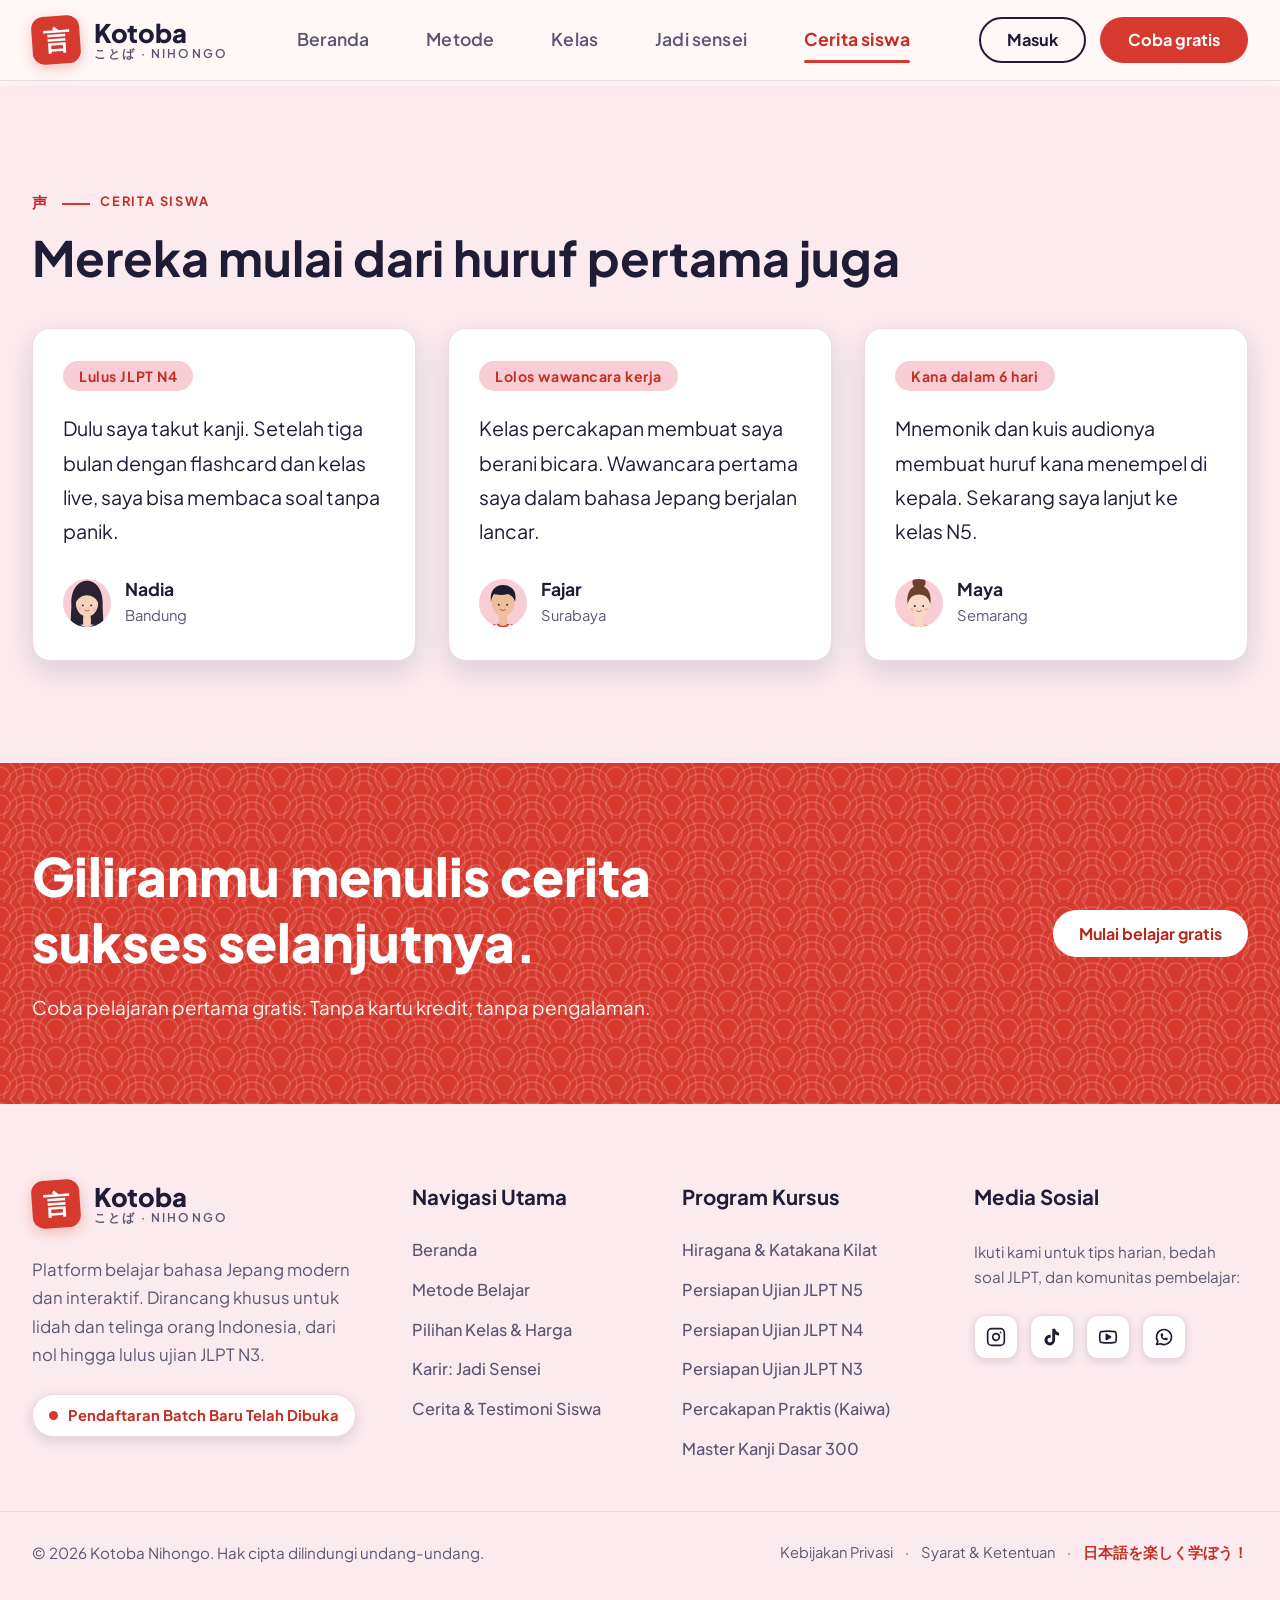
==== cerita.html @ be54f312 "first commit" ====
﻿<!doctype html>
<html lang="id">

<head>
    <meta charset="utf-8">
    <meta name="viewport" content="width=device-width, initial-scale=1, viewport-fit=cover">
    <meta name="claude:viewport-fit-sides" content="cover">
    <title>Cerita Siswa - Kotoba Nihongo</title>

    <!-- Google Fonts: Plus Jakarta Sans -->
    <link rel="preconnect" href="https://fonts.googleapis.com">
    <link rel="preconnect" href="https://fonts.gstatic.com" crossorigin>
    <link href="https://fonts.googleapis.com/css2?family=Plus+Jakarta+Sans:ital,wght@0,400;0,500;0,600;0,700;0,800;1,400;1,700&display=swap" rel="stylesheet">

    <!-- File CSS Terhubung -->
    <link rel="stylesheet" href="style.css">
</head>

<body>
    <svg width="0" height="0" style="position:absolute" aria-hidden="true" focusable="false">
        <defs>
            <path id="petal" d="M0 12C-14 2-12-14-3-14L0-9 3-14C12-14 14 2 0 12Z" />
            <symbol id="p1" viewBox="0 0 200 240">
                <path d="M48 120C44 62 74 36 100 36s56 26 52 84l4 84H44z" fill="var(--hair)" />
                <path d="M26 240c0-42 32-60 74-60s74 18 74 60z" fill="var(--top)" />
                <rect x="87" y="148" width="26" height="40" rx="12" fill="var(--skin)" />
                <path d="M80 182l20 26 20-26z" fill="var(--skin)" />
                <ellipse cx="100" cy="112" rx="37" ry="43" fill="var(--skin)" />
                <path d="M61 112C58 72 80 56 102 58c24 2 40 20 37 54c-8-18-22-28-40-28c-16 0-30 10-38 28z"
                    fill="var(--hair)" />
                <circle cx="86" cy="118" r="3.2" fill="#2B2233" />
                <circle cx="114" cy="118" r="3.2" fill="#2B2233" />
                <path d="M92 134q8 7 16 0" stroke="#B5473F" stroke-width="2.6" fill="none" stroke-linecap="round" />
                <circle cx="76" cy="130" r="6" fill="#F08C8C" opacity=".35" />
                <circle cx="124" cy="130" r="6" fill="#F08C8C" opacity=".35" />
            </symbol>
            <symbol id="p2" viewBox="0 0 200 240">
                <path d="M20 240c0-44 34-62 80-62s80 18 80 62z" fill="var(--top)" />
                <rect x="86" y="146" width="28" height="40" rx="12" fill="var(--skin)" />
                <path d="M78 180l22 24 22-24 8 6-30 30-30-30z" fill="#fff" />
                <ellipse cx="100" cy="110" rx="38" ry="44" fill="var(--skin)" />
                <path d="M60 106C54 64 80 48 102 50c26 2 46 18 38 56c-4-14-12-22-24-26c-14 4-34 4-46 0c-4 6-8 14-10 26z"
                    fill="var(--hair)" />
                <circle cx="86" cy="116" r="3.2" fill="#2B2233" />
                <circle cx="114" cy="116" r="3.2" fill="#2B2233" />
                <path d="M91 132q9 8 18 0" stroke="#B5473F" stroke-width="2.6" fill="none" stroke-linecap="round" />
            </symbol>
            <symbol id="p3" viewBox="0 0 200 240">
                <circle cx="100" cy="42" r="22" fill="var(--hair)" />
                <path d="M30 240c0-42 30-60 70-60s70 18 70 60z" fill="var(--top)" />
                <rect x="87" y="148" width="26" height="40" rx="12" fill="var(--skin)" />
                <path d="M80 182l20 24 20-24z" fill="var(--skin)" />
                <ellipse cx="100" cy="114" rx="37" ry="43" fill="var(--skin)" />
                <path d="M62 114C56 70 78 52 100 52s44 18 38 62c-6-20-16-32-38-32c-22 0-32 12-38 32z"
                    fill="var(--hair)" />
                <circle cx="86" cy="120" r="3.2" fill="#2B2233" />
                <circle cx="114" cy="120" r="3.2" fill="#2B2233" />
                <path d="M92 136q8 7 16 0" stroke="#B5473F" stroke-width="2.6" fill="none" stroke-linecap="round" />
                <circle cx="76" cy="132" r="6" fill="#F08C8C" opacity=".35" />
                <circle cx="124" cy="132" r="6" fill="#F08C8C" opacity=".35" />
            </symbol>
            <symbol id="p4" viewBox="0 0 200 240">
                <path d="M52 124C46 66 76 42 100 42s54 24 48 82c0 20-8 30-14 34H66c-6-4-14-14-14-34z"
                    fill="var(--hair)" />
                <path d="M24 240c0-44 34-60 76-60s76 16 76 60z" fill="var(--top)" />
                <rect x="87" y="148" width="26" height="40" rx="12" fill="var(--skin)" />
                <path d="M80 182l20 24 20-24z" fill="var(--skin)" />
                <ellipse cx="100" cy="114" rx="37" ry="43" fill="var(--skin)" />
                <path d="M61 108C60 70 80 58 100 58s40 12 39 50c-10-10-24-18-39-18s-29 8-39 18z" fill="var(--hair)" />
                <circle cx="85" cy="119" r="3" fill="#2B2233" />
                <circle cx="115" cy="119" r="3" fill="#2B2233" />
                <g fill="none" stroke="#2B2233" stroke-width="2.6">
                    <circle cx="85" cy="119" r="11" />
                    <circle cx="115" cy="119" r="11" />
                    <path d="M96 119h8" />
                </g>
                <path d="M92 137q8 7 16 0" stroke="#B5473F" stroke-width="2.6" fill="none" stroke-linecap="round" />
            </symbol>
        </defs>
    </svg>

        <header class="wrap nav">
        <a class="logo" href="beranda.html" aria-label="Kotoba Nihongo">
            <span class="seal" aria-hidden="true">言</span>
            <span class="logo-text"><b>Kotoba</b><small>ことば · NIHONGO</small></span>
        </a>
        <nav class="links" id="nav-menu" aria-label="Menu utama">
            <a href="beranda.html">Beranda</a>
            <a href="metode.html">Metode</a>
            <a href="kelas.html">Kelas</a>
            <a href="sensei.html">Jadi sensei</a>
            <a href="cerita.html" class="active">Cerita siswa</a>
            <div class="mobile-cta">
                <a class="btn btn-line" href="kelas.html">Masuk</a>
                <a class="btn btn-shu" href="kelas.html">Coba gratis</a>
            </div>
        </nav>
        <div class="nav-actions">
            <div class="nav-cta">
                <a class="btn btn-line" href="kelas.html">Masuk</a>
                <a class="btn btn-shu" href="kelas.html">Coba gratis</a>
            </div>
            <button class="nav-toggle" id="nav-toggle" type="button" aria-label="Buka navigasi" aria-expanded="false" aria-controls="nav-menu">
                <span class="bar"></span>
                <span class="bar"></span>
                <span class="bar"></span>
            </button>
        </div>
    </header>

    <main id="top">
        <section class="section stories" id="cerita" aria-labelledby="cerita-title">
            <div class="wrap">
                <span class="eyebrow"><span class="jp">声</span>Cerita siswa</span>
                <h1 class="h2" id="cerita-title">Mereka mulai dari huruf pertama juga</h1>
                <div class="grid">
                    <figure class="story" style="margin:0">
                        <span class="result">Lulus JLPT N4</span>
                        <q>Dulu saya takut kanji. Setelah tiga bulan dengan flashcard dan kelas live, saya bisa membaca
                            soal tanpa panik.</q>
                        <footer><span class="av c1"><svg viewBox="20 30 160 160">
                                    <use href="#p1" width="200" height="240" />
                                </svg></span>
                            <div><b>Nadia</b><span>Bandung</span></div>
                        </footer>
                    </figure>
                    <figure class="story" style="margin:0">
                        <span class="result">Lolos wawancara kerja</span>
                        <q>Kelas percakapan membuat saya berani bicara. Wawancara pertama saya dalam bahasa Jepang
                            berjalan lancar.</q>
                        <footer><span class="av c2"><svg viewBox="20 30 160 160">
                                    <use href="#p2" width="200" height="240" />
                                </svg></span>
                            <div><b>Fajar</b><span>Surabaya</span></div>
                        </footer>
                    </figure>
                    <figure class="story" style="margin:0">
                        <span class="result">Kana dalam 6 hari</span>
                        <q>Mnemonik dan kuis audionya membuat huruf kana menempel di kepala. Sekarang saya lanjut ke
                            kelas N5.</q>
                        <footer><span class="av c3"><svg viewBox="20 30 160 160">
                                    <use href="#p3" width="200" height="240" />
                                </svg></span>
                            <div><b>Maya</b><span>Semarang</span></div>
                        </footer>
                    </figure>
                </div>
            </div>
        </section>

        <section class="cta" aria-labelledby="cta-title">
            <div class="wrap">
                <div>
                    <h2 id="cta-title">Giliranmu menulis cerita sukses selanjutnya.</h2>
                    <p>Coba pelajaran pertama gratis. Tanpa kartu kredit, tanpa pengalaman.</p>
                </div>
                <a class="btn btn-white" href="kelas.html">Mulai belajar gratis</a>
            </div>
        </section>
    </main>

        <footer class="site" role="contentinfo">
        <div class="wrap footer-main">
            <div class="footer-col brand-col">
                <a class="logo" href="beranda.html" aria-label="Kotoba Nihongo">
                    <span class="seal" aria-hidden="true">言</span>
                    <span class="logo-text"><b>Kotoba</b><small>ことば · NIHONGO</small></span>
                </a>
                <p class="footer-desc">
                    Platform belajar bahasa Jepang modern dan interaktif. Dirancang khusus untuk lidah dan telinga orang Indonesia, dari nol hingga lulus ujian JLPT N3.
                </p>
                <div class="footer-badge">
                    <span class="dot"></span>
                    <span>Pendaftaran Batch Baru Telah Dibuka</span>
                </div>
            </div>

            <div class="footer-col">
                <h4 class="footer-heading">Navigasi Utama</h4>
                <ul class="footer-links">
                    <li><a href="beranda.html">Beranda</a></li>
                    <li><a href="metode.html">Metode Belajar</a></li>
                    <li><a href="kelas.html">Pilihan Kelas & Harga</a></li>
                    <li><a href="sensei.html">Karir: Jadi Sensei</a></li>
                    <li><a href="cerita.html">Cerita & Testimoni Siswa</a></li>
                </ul>
            </div>

            <div class="footer-col">
                <h4 class="footer-heading">Program Kursus</h4>
                <ul class="footer-links">
                    <li><a href="kelas.html">Hiragana & Katakana Kilat</a></li>
                    <li><a href="kelas.html">Persiapan Ujian JLPT N5</a></li>
                    <li><a href="kelas.html">Persiapan Ujian JLPT N4</a></li>
                    <li><a href="kelas.html">Persiapan Ujian JLPT N3</a></li>
                    <li><a href="kelas.html">Percakapan Praktis (Kaiwa)</a></li>
                    <li><a href="kelas.html">Master Kanji Dasar 300</a></li>
                </ul>
            </div>

            <div class="footer-col">
                <h4 class="footer-heading">Media Sosial</h4>
                <p class="footer-subtext">Ikuti kami untuk tips harian, bedah soal JLPT, dan komunitas pembelajar:</p>
                <div class="footer-social">
                    <a href="https://instagram.com" target="_blank" rel="noopener" class="social-link" aria-label="Instagram Kotoba Nihongo" title="Instagram: @kotobanihongo">
                        <svg width="20" height="20" viewBox="0 0 24 24" fill="none" stroke="currentColor" stroke-width="2" stroke-linecap="round" stroke-linejoin="round">
                            <rect width="20" height="20" x="2" y="2" rx="5" ry="5"/>
                            <path d="M16 11.37A4 4 0 1 1 12.63 8 4 4 0 0 1 16 11.37z"/>
                            <line x1="17.5" x2="17.51" y1="6.5" y2="6.5"/>
                        </svg>
                    </a>
                    <a href="https://tiktok.com" target="_blank" rel="noopener" class="social-link" aria-label="TikTok Kotoba Nihongo" title="TikTok: @kotoba.nihongo">
                        <svg width="20" height="20" viewBox="0 0 24 24" fill="currentColor">
                            <path d="M19.59 6.69a4.83 4.83 0 0 1-3.77-4.25V2h-3.45v13.67a2.89 2.89 0 0 1-5.2 1.74 2.89 2.89 0 0 1 2.31-4.64c.298-.002.595.042.88.13V9.4a6.33 6.33 0 0 0-1-.08A6.34 6.34 0 0 0 3 15.66a6.34 6.34 0 0 0 10.82 4.47 6.27 6.27 0 0 0 1.87-4.47v-7.1a8.16 8.16 0 0 0 4.77 1.52v-3.4a4.85 4.85 0 0 1-.87.01z"/>
                        </svg>
                    </a>
                    <a href="https://youtube.com" target="_blank" rel="noopener" class="social-link" aria-label="YouTube Kotoba Nihongo" title="YouTube: Kotoba Nihongo">
                        <svg width="20" height="20" viewBox="0 0 24 24" fill="none" stroke="currentColor" stroke-width="2" stroke-linecap="round" stroke-linejoin="round">
                            <path d="M2.5 17a24.12 24.12 0 0 1 0-10 2 2 0 0 1 1.4-1.4 49.56 49.56 0 0 1 16.2 0A2 2 0 0 1 21.5 7a24.12 24.12 0 0 1 0 10 2 2 0 0 1-1.4 1.4 49.55 49.55 0 0 1-16.2 0A2 2 0 0 1 2.5 17"/>
                            <polygon points="10 15 15 12 10 9 10 15" fill="currentColor"/>
                        </svg>
                    </a>
                    <a href="https://whatsapp.com" target="_blank" rel="noopener" class="social-link" aria-label="Komunitas WhatsApp Kotoba" title="Komunitas WA: Grup Diskusi & Belajar">
                        <svg width="20" height="20" viewBox="0 0 24 24" fill="none" stroke="currentColor" stroke-width="2" stroke-linecap="round" stroke-linejoin="round">
                            <path d="M3 21l1.65-3.8a9 9 0 1 1 3.4 2.9L3 21"/>
                            <path d="M9 10a.5.5 0 0 0 1 0V9a.5.5 0 0 0-1 0v1a5 5 0 0 0 5 5h1a.5.5 0 0 0 0-1h-1a.5.5 0 0 0 0 1"/>
                        </svg>
                    </a>
                </div>
            </div>
        </div>

        <div class="wrap footer-bottom">
            <p class="copy">© 2026 Kotoba Nihongo. Hak cipta dilindungi undang-undang.</p>
            <div class="footer-legal">
                <a href="#top">Kebijakan Privasi</a>
                <span>·</span>
                <a href="#top">Syarat & Ketentuan</a>
                <span>·</span>
                <span class="jp-tag">日本語を楽しく学ぼう！</span>
            </div>
        </div>
    </footer>

    <!-- File JavaScript Terhubung -->
    <script src="script.js"></script>
</body>

</html>
---- style.css ----
/* === BASE & RESET STYLES === */
:root {
    color-scheme: light;
    box-sizing: border-box;
    padding-top: env(safe-area-inset-top, 0px);
    padding-bottom: env(safe-area-inset-bottom, 0px);
}

html {
    font-size: 16px;
    scroll-padding-top: 100px;
    scroll-behavior: smooth;
}

body {
    margin: 0;
    padding: 0;
    padding-top: 86px;
    background: var(--paper, #fff);
    color: var(--ink, #000);
    font-family: var(--body);
    font-size: 16px;
    line-height: 1.7;
    -webkit-text-size-adjust: 100%;
}

img {
    max-width: 100%;
}

[hidden]:not([hidden=until-found i]) {
    display: none !important;
}

* {
    box-sizing: border-box;
}

/* === THEME & VARIABLES === */
/* Layout: hero with an arched portrait and a hinomaru circle, an indigo wave band for JLPT exams, then method, filterable class cards, a sensei recruitment block, testimonials and a vermilion call to action. */
:root {
    --paper: #FFF8F7;
    --paper-2: #FCEBEE;
    --card: #FFFFFF;
    --ink: #1F1D36;
    --ink-soft: #5B5772;
    --line: #EBD9DE;
    --indigo: #26346F;
    --indigo-text: #26346F;
    --shu: #D63A2F;
    --shu-text: #C42F25;
    --sakura: #F8CDD5;
    --petal: #F2A3B3;
    --kinari: #FBE2A4;
    --shadow: rgba(38, 52, 111, .16);
    --display: "Plus Jakarta Sans", -apple-system, BlinkMacSystemFont, "Segoe UI", Roboto, sans-serif;
    --body: "Plus Jakarta Sans", -apple-system, BlinkMacSystemFont, "Segoe UI", Roboto, sans-serif;
}

@media (prefers-color-scheme: dark) {
    :root:not([data-theme="light"]) {
        --paper: #13142A;
        --paper-2: #1A1C38;
        --card: #212347;
        --ink: #F7EEF1;
        --ink-soft: #B9B5D2;
        --line: #34375F;
        --indigo: #1E2859;
        --indigo-text: #A9B4F5;
        --shu: #D93D32;
        --shu-text: #FF8B7E;
        --sakura: #43284D;
        --petal: #D9809F;
        --shadow: rgba(0, 0, 0, .4);
        color-scheme: dark;
    }
}

:root[data-theme="dark"] {
    --paper: #13142A;
    --paper-2: #1A1C38;
    --card: #212347;
    --ink: #F7EEF1;
    --ink-soft: #B9B5D2;
    --line: #34375F;
    --indigo: #1E2859;
    --indigo-text: #A9B4F5;
    --shu: #D93D32;
    --shu-text: #FF8B7E;
    --sakura: #43284D;
    --petal: #D9809F;
    --shadow: rgba(0, 0, 0, .4);
    color-scheme: dark;
}

/* === GENERAL ELEMENTS === */
h1,
h2,
h3 {
    font-family: var(--display);
    margin: 0;
    text-wrap: balance;
}

p {
    margin: 0;
    font-size: 16px;
}

a {
    color: inherit;
}

ul {
    margin: 0;
    padding: 0;
    list-style: none;
}

:focus-visible {
    outline: 3px solid var(--indigo-text);
    outline-offset: 3px;
    border-radius: 6px;
}

.wrap {
    max-width: 1600px;
    width: 100%;
    margin-inline: auto;
    padding-left: max(32px, env(safe-area-inset-left, 0px));
    padding-right: max(32px, env(safe-area-inset-right, 0px));
}

.section {
    padding-block: clamp(56px, 8vw, 104px);
}

.eyebrow {
    display: inline-flex;
    align-items: center;
    gap: 10px;
    font-weight: 700;
    font-size: .8rem;
    letter-spacing: .14em;
    text-transform: uppercase;
    color: var(--shu-text);
}

.eyebrow .jp {
    font-family: var(--display);
    letter-spacing: .2em;
    font-size: .95rem;
}

.eyebrow .jp::after {
    content: "";
    display: inline-block;
    width: 28px;
    height: 2px;
    background: var(--shu);
    vertical-align: middle;
    margin-left: 12px;
}

.h2 {
    font-weight: 700;
    font-size: clamp(2.1rem, 3.8vw, 3.1rem);
    line-height: 1.25;
    margin-top: 12px;
}

.lead {
    color: var(--ink-soft);
    max-width: 78ch;
    margin-top: 18px;
    font-size: 1.18rem;
    line-height: 1.75;
}

.btn {
    display: inline-flex;
    align-items: center;
    justify-content: center;
    gap: 8px;
    padding: 12px 24px;
    border-radius: 999px;
    font: 700 16px/1.2 var(--body);
    text-decoration: none;
    border: 2px solid transparent;
    cursor: pointer;
    transition: transform .15s ease, background-color .15s ease;
}

.btn:hover {
    transform: translateY(-2px);
}

.btn-shu {
    background: var(--shu);
    color: #fff;
}

.btn-line {
    border-color: var(--ink);
    color: var(--ink);
    background: transparent;
}

.btn-white {
    background: #fff;
    color: #B52A20;
}

/* === NAVBAR === */
header.nav {
    position: fixed;
    top: 0;
    left: 0;
    right: 0;
    width: 100%;
    max-width: 100%;
    margin: 0;
    z-index: 1000;
    background: color-mix(in srgb, var(--paper) 94%, transparent);
    backdrop-filter: blur(16px);
    -webkit-backdrop-filter: blur(16px);
    border-bottom: 1px solid var(--line);
    box-shadow: 0 4px 20px rgba(38, 52, 111, 0.05);
    padding-inline: max(32px, calc((100% - 1600px) / 2 + 32px));
    padding-block: 16px;
    display: flex;
    align-items: center;
    justify-content: space-between;
    box-sizing: border-box;
    transition: background-color .3s ease, box-shadow .3s ease;
}

.logo {
    display: flex;
    align-items: center;
    gap: 14px;
    text-decoration: none;
}

.seal {
    width: 48px;
    height: 48px;
    border-radius: 12px;
    background: var(--shu);
    color: #fff;
    display: grid;
    place-items: center;
    font: 800 1.65rem/1 var(--display);
    transform: rotate(-4deg);
    box-shadow: 0 4px 14px rgba(214, 58, 47, 0.28);
}

.logo-text {
    display: flex;
    flex-direction: column;
    line-height: 1.15;
}

.logo-text b {
    font: 800 1.6rem/1.1 var(--display);
    letter-spacing: -0.01em;
}

.logo-text small {
    font-size: .75rem;
    letter-spacing: .18em;
    color: var(--ink-soft);
    font-weight: 600;
}

.links {
    display: flex;
    gap: clamp(24px, 3.2vw, 42px);
    font-weight: 600;
    font-size: 1.1rem;
    align-items: center;
}

.links a {
    text-decoration: none;
    color: var(--ink-soft);
    padding: 8px 8px;
    position: relative;
    letter-spacing: 0.01em;
    transition: color .2s ease;
}

.links a:hover {
    color: var(--ink);
}

.links a.active {
    color: var(--shu-text);
    font-weight: 700;
}

.links a.active::after {
    content: "";
    position: absolute;
    bottom: 0;
    left: 8px;
    right: 8px;
    height: 3px;
    background: var(--shu);
    border-radius: 999px;
}

.nav-actions {
    display: flex;
    align-items: center;
    gap: 14px;
}

.nav-cta {
    display: flex;
    gap: 14px;
    align-items: center;
}

.nav-cta .btn {
    padding: 11px 26px;
    font-size: 1.02rem;
    font-weight: 700;
}

.nav-toggle {
    display: none;
    flex-direction: column;
    justify-content: center;
    align-items: center;
    gap: 5px;
    width: 44px;
    height: 44px;
    background: var(--card);
    border: 1.5px solid var(--line);
    border-radius: 12px;
    cursor: pointer;
    padding: 0;
    z-index: 1002;
    box-shadow: 0 4px 12px var(--shadow);
    transition: background-color .2s ease, border-color .2s ease, transform .15s ease;
}

.nav-toggle:hover {
    border-color: var(--shu);
    transform: scale(1.04);
}

.nav-toggle .bar {
    display: block;
    width: 22px;
    height: 2.4px;
    background: var(--ink);
    border-radius: 999px;
    transition: transform .25s ease, opacity .25s ease;
}

.nav-toggle.is-active .bar:nth-child(1) {
    transform: translateY(7.4px) rotate(45deg);
    background: var(--shu);
}

.nav-toggle.is-active .bar:nth-child(2) {
    opacity: 0;
}

.nav-toggle.is-active .bar:nth-child(3) {
    transform: translateY(-7.4px) rotate(-45deg);
    background: var(--shu);
}

.mobile-cta {
    display: none;
}

/* === HERO SECTION === */
.hero {
    position: relative;
    overflow: hidden;
    padding-block: clamp(24px, 5vw, 56px) clamp(64px, 8vw, 104px);
}

.watermark {
    position: absolute;
    right: max(8px, 2vw);
    top: 20px;
    writing-mode: vertical-rl;
    font: 800 clamp(5rem, 12vw, 10rem)/1 var(--display);
    color: var(--indigo-text);
    opacity: .07;
    letter-spacing: .05em;
    user-select: none;
    pointer-events: none;
}

.hero-grid {
    position: relative;
    display: grid;
    grid-template-columns: minmax(0, 1.15fr) minmax(0, .85fr);
    gap: clamp(48px, 6vw, 96px);
    align-items: center;
}

.hero h1 {
    font-weight: 800;
    font-size: clamp(2.5rem, 5.2vw, 4.4rem);
    line-height: 1.18;
    margin: 20px 0 24px;
}

.hero h1 em {
    font-style: normal;
    background: linear-gradient(transparent 64%, var(--sakura) 64%);
    padding-inline: .06em;
}

.hero .lead {
    font-size: clamp(1.15rem, 1.8vw, 1.3rem);
    line-height: 1.8;
    max-width: 72ch;
}

.hero-actions {
    display: flex;
    flex-wrap: wrap;
    gap: 12px;
    margin-top: 30px;
}

.facts {
    display: flex;
    flex-wrap: wrap;
    gap: 14px 36px;
    margin-top: 40px;
    padding-top: 24px;
    border-top: 1px solid var(--line);
}

.facts div {
    display: flex;
    flex-direction: column;
    line-height: 1.35;
}

.facts b {
    font: 700 1.5rem/1.2 var(--display);
    color: var(--indigo-text);
}

.facts span {
    font-size: 16px;
    color: var(--ink-soft);
}

.art {
    position: relative;
    width: 100%;
    max-width: 480px;
    margin-inline: auto;
}

.art::before {
    content: "";
    position: absolute;
    inset: -14px;
    border: 2px dashed var(--shu);
    border-radius: 50% 50% 40px 40px / 40% 40% 40px 40px;
    opacity: .65;
}

.arch {
    position: relative;
    aspect-ratio: 360/440;
    border-radius: 50% 50% 28px 28px / 40.9% 40.9% 28px 28px;
    overflow: hidden;
    background: var(--sakura);
}

.arch svg {
    position: absolute;
    inset: 0;
    width: 100%;
    height: 100%;
    display: block;
}

.badge {
    position: absolute;
    display: flex;
    align-items: center;
    gap: 10px;
    background: var(--card);
    color: var(--ink);
    padding: 10px 16px 10px 12px;
    border-radius: 16px;
    box-shadow: 0 12px 30px var(--shadow);
    font-weight: 700;
    font-size: .85rem;
    line-height: 1.3;
}

.badge i {
    display: grid;
    place-items: center;
    width: 34px;
    height: 34px;
    border-radius: 50%;
    background: var(--sakura);
    color: var(--shu-text);
    flex: none;
}

.badge small {
    display: block;
    font-weight: 500;
    color: var(--ink-soft);
    font-size: .75rem;
}

.badge-audio {
    left: -12px;
    bottom: 70px;
}

.kana {
    position: absolute;
    right: -12px;
    top: 44px;
    width: 104px;
    height: 124px;
    border: 0;
    border-radius: 16px;
    background: var(--card);
    color: var(--ink);
    box-shadow: 0 14px 34px var(--shadow);
    cursor: pointer;
    transform: rotate(5deg);
    transition: transform .2s ease;
    display: flex;
    flex-direction: column;
    align-items: center;
    justify-content: center;
    gap: 2px;
    font-family: var(--body);
}

.kana:hover {
    transform: rotate(0deg) translateY(-3px);
}

.kana .g {
    font: 800 3.2rem/1.1 var(--display);
    color: var(--shu-text);
}

.kana .g.rom {
    font: 700 2.4rem/1.2 var(--body);
    color: var(--indigo-text);
}

.kana .hint {
    font-size: .68rem;
    color: var(--ink-soft);
    letter-spacing: .04em;
}

.petal {
    position: absolute;
    top: var(--y);
    left: var(--x);
    width: var(--s);
    height: var(--s);
    fill: var(--petal);
    opacity: .85;
    animation: fall var(--d) linear var(--delay) infinite;
    pointer-events: none;
}

@keyframes fall {
    from {
        top: -8%;
        transform: translateX(0) rotate(0deg);
    }

    50% {
        transform: translateX(34px) rotate(200deg);
    }

    to {
        top: 104%;
        transform: translateX(-12px) rotate(400deg);
    }
}

/* === WAVE BAND (EXAMS) === */
.band {
    background-color: var(--indigo);
    background-image: url("data:image/svg+xml,%3Csvg xmlns='http://www.w3.org/2000/svg' width='56' height='28' viewBox='0 0 56 28'%3E%3Cg fill='none' stroke='%23ffffff' stroke-opacity='.15' stroke-width='1.4'%3E%3Ccircle cx='28' cy='28' r='24'/%3E%3Ccircle cx='28' cy='28' r='17'/%3E%3Ccircle cx='28' cy='28' r='10'/%3E%3Ccircle cx='0' cy='14' r='24'/%3E%3Ccircle cx='0' cy='14' r='17'/%3E%3Ccircle cx='0' cy='14' r='10'/%3E%3Ccircle cx='56' cy='14' r='24'/%3E%3Ccircle cx='56' cy='14' r='17'/%3E%3Ccircle cx='56' cy='14' r='10'/%3E%3C/g%3E%3C/svg%3E");
    color: #fff;
}

.exams .wrap {
    display: flex;
    flex-wrap: wrap;
    align-items: center;
    justify-content: space-between;
    gap: 16px 48px;
    padding-block: 30px;
}

.exams .label {
    font-size: .78rem;
    letter-spacing: .16em;
    text-transform: uppercase;
    opacity: .85;
}

.exams ul {
    display: flex;
    flex-wrap: wrap;
    gap: 10px 44px;
    font: 700 clamp(1.15rem, 2.4vw, 1.7rem)/1.3 var(--display);
}

.exams li span {
    font: 500 .72rem/1 var(--body);
    opacity: .75;
    display: block;
    letter-spacing: .06em;
}

/* === METHOD SECTION (Fokus Tipografi Lebih Besar & Lega) === */
#metode .eyebrow {
    font-size: 0.92rem;
    letter-spacing: .16em;
}

#metode .eyebrow .jp {
    font-size: 1.15rem;
}

#metode .h2 {
    font-size: clamp(2.3rem, 4.4vw, 3.5rem);
    line-height: 1.25;
    margin-top: 16px;
}

#metode .lead {
    font-size: 1.25rem;
    line-height: 1.8;
    max-width: 76ch;
    margin-top: 20px;
}

.method-grid {
    display: grid;
    grid-template-columns: minmax(0, .95fr) minmax(0, 1.05fr);
    gap: clamp(48px, 6vw, 96px);
    align-items: center;
}

.tiles {
    display: grid;
    grid-template-columns: 1fr 1fr;
    gap: 16px;
    padding: 18px;
    border: 2px dashed var(--shu);
    border-radius: 48px;
    max-width: 580px;
    margin-inline: auto;
    width: 100%;
}

.tile {
    aspect-ratio: 1;
    overflow: hidden;
    position: relative;
}

.tile svg {
    display: block;
    width: 100%;
    height: 100%;
}

.tile:nth-child(1) {
    border-radius: 90px 20px 20px 20px;
    background: var(--sakura);
}

.tile:nth-child(2) {
    border-radius: 20px 90px 20px 20px;
    background: #3A4A94;
}

.tile:nth-child(3) {
    border-radius: 20px 20px 20px 90px;
    background: #F28B7F;
}

.tile:nth-child(4) {
    border-radius: 20px 20px 90px 20px;
    background: var(--kinari);
}

.feats {
    display: grid;
    gap: 32px;
    margin-top: 40px;
}

.feat {
    display: grid;
    grid-template-columns: 62px minmax(0, 1fr);
    gap: 22px;
    align-items: start;
}

.feat .ic {
    width: 62px;
    height: 62px;
    border-radius: 50%;
    background: var(--sakura);
    color: var(--shu-text);
    display: grid;
    place-items: center;
    flex-shrink: 0;
}

.feat .ic svg {
    width: 30px;
    height: 30px;
}

.feat h3 {
    font-size: 1.45rem;
    font-weight: 700;
    line-height: 1.35;
}

.feat p {
    color: var(--ink-soft);
    font-size: 1.18rem;
    line-height: 1.75;
    margin-top: 6px;
}

/* === COURSES SECTION === */
.courses {
    background: var(--paper-2);
}

.courses-head {
    display: flex;
    flex-wrap: wrap;
    align-items: end;
    justify-content: space-between;
    gap: 24px;
}

.courses-filter-bar {
    display: flex;
    align-items: center;
    gap: 12px;
}

.category-dropdown-wrap {
    display: none;
}

.search {
    display: flex;
    align-items: center;
    gap: 8px;
    width: 380px;
    max-width: 100%;
    height: 50px;
    background: var(--card);
    border: 1.5px solid var(--line);
    border-radius: 999px;
    padding: 4px 5px 4px 20px;
    box-shadow: 0 4px 16px var(--shadow);
    transition: border-color .2s ease, box-shadow .2s ease;
}

.search:focus-within {
    border-color: var(--shu);
    box-shadow: 0 0 0 3px rgba(214, 58, 47, 0.15), 0 8px 24px var(--shadow);
}

.search input {
    flex: 1;
    min-width: 0;
    border: 0;
    background: transparent;
    color: var(--ink);
    font: 500 0.95rem var(--body);
    outline: 0;
}

.search input::placeholder {
    color: var(--ink-soft);
    font-size: 0.95rem;
}

.search .btn {
    display: inline-flex;
    align-items: center;
    justify-content: center;
    gap: 6px;
    height: 40px;
    padding: 0 20px;
    font-size: 0.92rem;
    font-weight: 700;
    white-space: nowrap;
    border-radius: 999px;
}

.chips {
    display: flex;
    flex-wrap: wrap;
    gap: 10px;
    margin-top: 28px;
}

.chip {
    border: 1.5px solid var(--line);
    background: var(--card);
    color: var(--ink);
    font: 700 16px var(--body);
    padding: 8px 18px;
    border-radius: 999px;
    cursor: pointer;
    transition: background-color .15s ease;
}

.chip:hover {
    border-color: var(--indigo-text);
}

.chip[aria-pressed="true"] {
    background: var(--indigo);
    border-color: var(--indigo);
    color: #fff;
}

.count {
    margin-top: 18px;
    font-size: 16px;
    color: var(--ink-soft);
}

.grid {
    display: grid;
    grid-template-columns: repeat(auto-fill, minmax(min(100%, 360px), 1fr));
    gap: 30px;
    margin-top: 28px;
}

.course {
    display: flex;
    flex-direction: column;
    background: var(--card);
    border: 1px solid var(--line);
    border-radius: 9px;
    overflow: hidden;
    box-shadow: 0 10px 28px var(--shadow);
    transition: transform .2s ease, box-shadow .2s ease;
}

.course:hover {
    transform: translateY(-4px);
    box-shadow: 0 14px 36px var(--shadow);
}

.glyph {
    position: relative;
    height: 165px;
    display: grid;
    place-items: center;
    font: 800 5.6rem/1 var(--display);
    color: #fff;
}

.glyph .tag {
    position: absolute;
    left: 14px;
    top: 14px;
    font: 700 .72rem/1 var(--body);
    letter-spacing: .06em;
    background: rgba(255, 255, 255, .92);
    color: #26346F;
    padding: 6px 12px;
    border-radius: 999px;
}

.t-shu {
    background: var(--shu);
}

.t-indigo {
    background: var(--indigo);
}

.t-kinari {
    background: var(--kinari);
    color: #26346F;
}

.t-sakura {
    background: var(--sakura);
    color: var(--shu-text);
}

.course-body {
    display: flex;
    flex-direction: column;
    gap: 12px;
    padding: 24px 24px 22px;
    flex: 1;
}

.course h3 {
    font-size: 1.35rem;
    font-weight: 700;
    line-height: 1.35;
}

.course p {
    font-size: 1.1rem;
    line-height: 1.65;
    color: var(--ink-soft);
}

.meta {
    display: flex;
    flex-wrap: wrap;
    gap: 6px 16px;
    font-size: .82rem;
    font-weight: 500;
    color: var(--ink-soft);
}

.course-foot {
    margin-top: auto;
    padding-top: 16px;
    border-top: 1px dashed var(--line);
    display: flex;
    align-items: center;
    justify-content: space-between;
    gap: 12px;
}

.price {
    font: 800 1.25rem/1 var(--display);
    color: var(--indigo-text);
}

.btn-coba {
    display: inline-flex;
    align-items: center;
    justify-content: center;
    padding: 8px 20px;
    background: var(--shu);
    color: #fff;
    font-family: var(--body);
    font-size: 0.92rem;
    font-weight: 700;
    line-height: 1.2;
    text-decoration: none;
    border-radius: 9px;
    box-shadow: 0 4px 12px rgba(199, 62, 58, 0.22);
    transition: transform .18s ease, background-color .18s ease, box-shadow .18s ease;
}

.btn-coba:hover {
    transform: translateY(-2px);
    background: #b52a20;
    box-shadow: 0 6px 16px rgba(199, 62, 58, 0.32);
}

.btn-coba:active {
    transform: translateY(0);
}

.who {
    display: flex;
    align-items: center;
    gap: 8px;
    font-size: .82rem;
    font-weight: 700;
}

.av {
    width: 34px;
    height: 34px;
    border-radius: 50%;
    overflow: hidden;
    background: var(--sakura);
    flex: none;
}

.av svg {
    display: block;
    width: 100%;
    height: 100%;
}

.empty {
    padding: 40px 0;
    color: var(--ink-soft);
    text-align: center;
}

/* === SENSEI SECTION === */
.sensei-grid {
    display: grid;
    grid-template-columns: minmax(0, 1.2fr) minmax(0, .8fr);
    gap: clamp(48px, 6vw, 96px);
    align-items: center;
}

.sensei .lead {
    font-size: clamp(1.24rem, 1.7vw, 1.42rem);
    line-height: 1.8;
    margin-top: 22px;
    max-width: 66ch;
    color: var(--ink-soft);
}

.perks-title {
    font: 800 clamp(1.35rem, 1.8vw, 1.55rem) var(--display);
    margin-top: 40px;
    color: var(--ink);
}

.perks {
    display: grid;
    grid-template-columns: 1fr 1fr;
    gap: 18px 44px;
    margin-top: 22px;
}

.perks li {
    display: flex;
    gap: 16px;
    align-items: baseline;
    font-size: clamp(1.15rem, 1.4vw, 1.26rem);
    line-height: 1.65;
    font-weight: 600;
    color: var(--ink);
}

.perks li::before {
    content: "";
    width: 11px;
    height: 11px;
    border-radius: 50%;
    background: var(--shu);
    flex: none;
    transform: translateY(-2px);
}

.sensei .btn {
    margin-top: 42px;
    padding: 15px 36px;
    font-size: 1.12rem;
}

.badge-hello {
    right: -12px;
    bottom: 90px;
    font-family: var(--display);
    font-size: 1.15rem;
}

/* === STORIES / TESTIMONIALS === */
.stories {
    background: var(--paper-2);
}

.stories .grid {
    display: grid;
    grid-template-columns: repeat(3, 1fr);
    gap: 32px;
    margin-top: 40px;
}

.story {
    background: var(--card);
    border: 1px solid var(--line);
    border-radius: 18px;
    padding: 32px 30px;
    display: flex;
    flex-direction: column;
    gap: 20px;
    box-shadow: 0 10px 28px var(--shadow);
    transition: transform .2s ease, box-shadow .2s ease;
}

.story:hover {
    transform: translateY(-4px);
    box-shadow: 0 14px 36px var(--shadow);
}

.story .result {
    align-self: flex-start;
    font: 700 0.88rem/1 var(--body);
    letter-spacing: .04em;
    background: var(--sakura);
    color: var(--shu-text);
    padding: 8px 16px;
    border-radius: 999px;
}

.story q {
    quotes: none;
    font-size: 1.22rem;
    line-height: 1.75;
    color: var(--ink);
}

.story footer {
    display: flex;
    align-items: center;
    gap: 14px;
    margin-top: auto;
    padding-top: 10px;
}

.story footer b {
    display: block;
    font-family: var(--display);
    font-size: 1.1rem;
    font-weight: 700;
    line-height: 1.3;
    color: var(--ink);
}

.story footer span {
    font-size: 0.92rem;
    color: var(--ink-soft);
}

.story .av {
    width: 48px;
    height: 48px;
}

/* === CTA SECTION === */
.cta {
    background-color: var(--shu);
    background-image: url("data:image/svg+xml,%3Csvg xmlns='http://www.w3.org/2000/svg' width='56' height='28' viewBox='0 0 56 28'%3E%3Cg fill='none' stroke='%23ffffff' stroke-opacity='.16' stroke-width='1.4'%3E%3Ccircle cx='28' cy='28' r='24'/%3E%3Ccircle cx='28' cy='28' r='17'/%3E%3Ccircle cx='28' cy='28' r='10'/%3E%3Ccircle cx='0' cy='14' r='24'/%3E%3Ccircle cx='0' cy='14' r='17'/%3E%3Ccircle cx='0' cy='14' r='10'/%3E%3Ccircle cx='56' cy='14' r='24'/%3E%3Ccircle cx='56' cy='14' r='17'/%3E%3Ccircle cx='56' cy='14' r='10'/%3E%3C/g%3E%3C/svg%3E");
    color: #fff;
    text-align: left;
    margin-bottom: 0;
}

.cta .wrap {
    display: flex;
    flex-wrap: wrap;
    align-items: center;
    justify-content: space-between;
    gap: 28px 48px;
    padding-block: clamp(48px, 7vw, 80px);
}

.cta h2 {
    font-weight: 800;
    font-size: clamp(2.1rem, 4.2vw, 3.3rem);
    line-height: 1.25;
    max-width: 24ch;
}

.cta p {
    margin-top: 16px;
    max-width: 64ch;
    opacity: .95;
    font-size: 1.18rem;
    line-height: 1.7;
}

/* === FOOTER MODERN & INFORMATIF === */
footer.site {
    background: var(--paper-2);
    border-top: 0;
    padding-top: clamp(48px, 6vw, 76px);
    padding-bottom: 36px;
    margin-top: 0;
}

.footer-main {
    display: grid;
    grid-template-columns: 1.5fr 1fr 1.1fr 1.25fr;
    gap: clamp(32px, 4vw, 56px);
    padding-bottom: 48px;
    border-bottom: 1px solid var(--line);
}

.footer-col {
    display: flex;
    flex-direction: column;
    gap: 16px;
}

.brand-col .footer-desc {
    color: var(--ink-soft);
    font-size: 1.05rem;
    line-height: 1.7;
    margin-top: 12px;
    max-width: 38ch;
}

.footer-badge {
    display: inline-flex;
    align-items: center;
    gap: 10px;
    background: var(--card);
    border: 1px solid var(--line);
    padding: 8px 16px;
    border-radius: 999px;
    font-size: 0.92rem;
    font-weight: 700;
    color: var(--shu-text);
    width: fit-content;
    box-shadow: 0 4px 14px var(--shadow);
    margin-top: 8px;
}

.footer-badge .dot {
    width: 9px;
    height: 9px;
    border-radius: 50%;
    background: var(--shu);
    animation: pulseDot 1.8s infinite;
}

@keyframes pulseDot {
    0%, 100% { transform: scale(1); opacity: 1; }
    50% { transform: scale(1.4); opacity: 0.6; }
}

.footer-heading {
    font-family: var(--display);
    font-size: 1.28rem;
    font-weight: 700;
    color: var(--ink);
    margin: 0 0 6px;
    position: relative;
}

.footer-links {
    display: flex;
    flex-direction: column;
    gap: 12px;
    padding: 0;
    margin: 0;
    list-style: none;
}

.footer-links a {
    text-decoration: none;
    color: var(--ink-soft);
    font-size: 1.02rem;
    font-weight: 500;
    transition: color .2s ease, transform .2s ease;
    display: inline-block;
}

.footer-links a:hover {
    color: var(--shu-text);
    transform: translateX(4px);
}

.footer-info {
    display: flex;
    flex-direction: column;
    gap: 14px;
    padding: 0;
    margin: 0;
    list-style: none;
    font-size: 1rem;
}

.footer-info li {
    display: flex;
    flex-direction: column;
    gap: 3px;
}

.footer-info .info-label {
    font-size: 0.85rem;
    text-transform: uppercase;
    letter-spacing: .08em;
    font-weight: 700;
    color: var(--shu-text);
}

.footer-info a,
.footer-info span:not(.info-label) {
    color: var(--ink);
    font-weight: 600;
    text-decoration: none;
}

.footer-info a:hover {
    color: var(--shu-text);
}

/* === FOOTER SOCIAL MEDIA === */
.footer-subtext {
    font-size: 0.95rem;
    color: var(--ink-soft);
    line-height: 1.6;
    margin: 4px 0 10px;
}

.footer-social {
    display: flex;
    flex-direction: row;
    align-items: center;
    gap: 12px;
    padding: 0;
    margin: 0;
    list-style: none;
    flex-wrap: wrap;
}

.social-link {
    display: inline-flex;
    align-items: center;
    justify-content: center;
    width: 44px;
    height: 44px;
    text-decoration: none;
    border-radius: 12px;
    background: var(--card);
    border: 1px solid var(--line);
    color: var(--ink);
    box-shadow: 0 2px 8px var(--shadow);
    transition: transform .2s ease, border-color .2s ease, background-color .2s ease, color .2s ease, box-shadow .2s ease;
}

.social-link:hover {
    transform: translateY(-3px);
    background: var(--shu);
    color: #fff;
    border-color: var(--shu);
    box-shadow: 0 8px 20px rgba(199, 62, 58, .28);
}

.social-link svg {
    flex-shrink: 0;
}

.footer-bottom {
    display: flex;
    flex-wrap: wrap;
    justify-content: space-between;
    align-items: center;
    gap: 16px;
    padding-top: 28px;
}

.footer-bottom .copy {
    width: auto;
    padding-top: 0;
    border-top: 0;
    font-size: 0.95rem;
    color: var(--ink-soft);
}

.footer-legal {
    display: flex;
    align-items: center;
    gap: 12px;
    font-size: 0.92rem;
    color: var(--ink-soft);
}

.footer-legal a {
    text-decoration: none;
    color: var(--ink-soft);
}

.footer-legal a:hover {
    color: var(--ink);
}

.footer-legal .jp-tag {
    font-family: var(--display);
    color: var(--shu-text);
    font-weight: 700;
}

/* === RESPONSIVE & ACCESSIBILITY === */
@media (max-width: 960px) {
    header.nav {
        padding-inline: max(20px, 4vw);
        padding-block: 14px;
    }

    body {
        padding-top: 76px;
    }

    .nav-toggle {
        display: flex;
    }

    .links {
        position: fixed;
        top: 74px;
        left: 0;
        right: 0;
        background: color-mix(in srgb, var(--paper) 98%, transparent);
        backdrop-filter: blur(20px);
        -webkit-backdrop-filter: blur(20px);
        border-bottom: 1.5px solid var(--line);
        box-shadow: 0 16px 40px var(--shadow);
        padding: 24px 28px 32px;
        flex-direction: column;
        align-items: flex-start;
        gap: 16px;
        display: none;
        z-index: 999;
        max-height: calc(100vh - 78px);
        overflow-y: auto;
    }

    .links.is-open {
        display: flex;
        animation: mobileMenuFade .25s ease forwards;
    }

    .links a {
        font-size: 1.2rem;
        padding: 10px 16px;
        border-radius: 12px;
        width: 100%;
        box-sizing: border-box;
    }

    .links a:hover,
    .links a.active {
        background: var(--paper-2);
    }

    .links a.active::after {
        display: none;
    }

    .mobile-cta {
        display: flex;
        flex-direction: column;
        gap: 12px;
        margin-top: 12px;
        padding-top: 20px;
        border-top: 1px dashed var(--line);
        width: 100%;
        box-sizing: border-box;
    }

    .mobile-cta .btn {
        width: 100%;
        padding: 13px 20px;
        font-size: 1.05rem;
        box-sizing: border-box;
    }

    .nav-cta {
        display: flex;
        gap: 10px;
    }

    .nav-cta .btn {
        padding: 9px 18px;
        font-size: 0.95rem;
    }

    .hero-grid,
    .method-grid,
    .sensei-grid,
    .stories .grid {
        grid-template-columns: minmax(0, 1fr);
    }

    .art {
        max-width: 380px;
    }

    .sensei-art {
        order: -1;
    }

    .footer-main {
        grid-template-columns: 1fr 1fr;
    }
}

@keyframes mobileMenuFade {
    from {
        opacity: 0;
        transform: translateY(-8px);
    }
    to {
        opacity: 1;
        transform: translateY(0);
    }
}

@media (max-width: 768px) {
    .courses-head {
        flex-direction: column;
        align-items: stretch;
        gap: 16px;
    }

    /* Kategori kelas di mobile disembunyikan chips-nya, digantikan dropdown yang sebaris dengan pencarian */
    .chips {
        display: none !important;
    }

    .courses-filter-bar {
        display: flex;
        flex-direction: row;
        align-items: center;
        gap: 10px;
        width: 100%;
    }

    .category-dropdown-wrap {
        display: flex;
        position: relative;
        flex: 0 0 42%;
        max-width: 180px;
        min-width: 125px;
    }

    .category-select {
        width: 100%;
        height: 48px;
        background: var(--card);
        border: 1.5px solid var(--line);
        border-radius: 999px;
        color: var(--ink);
        font-family: var(--body);
        font-size: 0.92rem;
        font-weight: 700;
        padding: 0 32px 0 16px;
        cursor: pointer;
        outline: none;
        appearance: none;
        -webkit-appearance: none;
        box-shadow: 0 4px 14px var(--shadow);
        transition: border-color .2s ease, box-shadow .2s ease;
        text-overflow: ellipsis;
        white-space: nowrap;
        overflow: hidden;
    }

    .category-select:focus {
        border-color: var(--shu);
        box-shadow: 0 0 0 3px rgba(214, 58, 47, 0.18);
    }

    .select-chevron {
        position: absolute;
        right: 14px;
        top: 50%;
        transform: translateY(-50%);
        pointer-events: none;
        color: var(--shu);
        display: grid;
        place-items: center;
    }

    .search {
        flex: 1;
        min-width: 0;
        max-width: none;
        height: 48px;
        padding: 4px 4px 4px 16px;
    }

    .search input {
        font-size: 0.92rem;
    }

    .search .btn {
        padding: 8px 16px;
        font-size: 0.9rem;
    }
}

@media (max-width: 460px) {
    .category-dropdown-wrap {
        flex: 0 0 38%;
        min-width: 105px;
    }

    .category-select {
        font-size: 0.82rem;
        padding: 0 24px 0 10px;
    }

    .select-chevron {
        right: 8px;
    }

    .search-btn-text {
        display: none;
    }

    .search .btn {
        padding: 9px 12px;
    }
}

@media (max-width: 600px) {
    .footer-main {
        grid-template-columns: 1fr;
        gap: 36px;
    }

    .footer-bottom {
        flex-direction: column;
        align-items: flex-start;
        gap: 12px;
    }
}

@media (max-width: 560px) {
    header.nav {
        padding-inline: 16px;
        padding-block: 12px;
    }

    body {
        padding-top: 70px;
    }

    .wrap {
        padding-left: max(16px, env(safe-area-inset-left, 0px));
        padding-right: max(16px, env(safe-area-inset-right, 0px));
    }

    /* Di hp kecil: tampilkan tombol Coba Gratis di navbar samping hamburger, dan tombol Masuk ada di dalam burger drawer */
    .nav-cta .btn-line {
        display: none;
    }

    .nav-cta .btn-shu {
        padding: 8px 16px;
        font-size: 0.88rem;
    }

    .nav-actions {
        gap: 10px;
    }

    .perks {
        grid-template-columns: minmax(0, 1fr);
    }

    .search .btn {
        padding: 9px 16px;
    }

    .kana {
        width: 92px;
        height: 110px;
    }

    .kana .g {
        font-size: 2.8rem;
    }
}

@media (prefers-reduced-motion: reduce) {
    html {
        scroll-behavior: auto;
    }

    .petal {
        animation: none;
    }

    .btn,
    .kana {
        transition: none;
    }
}

/* === ILLUSTRATION PALETTES === */
.c1 {
    --skin: #F5D3BA;
    --hair: #2A2233;
    --top: #2F3E86;
}

.c2 {
    --skin: #EBC09E;
    --hair: #1F1B2B;
    --top: #D63A2F;
}

.c3 {
    --skin: #F8DAC6;
    --hair: #6B3F2E;
    --top: #F2B33D;
}

.c4 {
    --skin: #E9BC99;
    --hair: #2A2233;
    --top: #F7CBD3;
}

.c5 {
    --skin: #F5D3BA;
    --hair: #3B2A44;
    --top: #26346F;
}
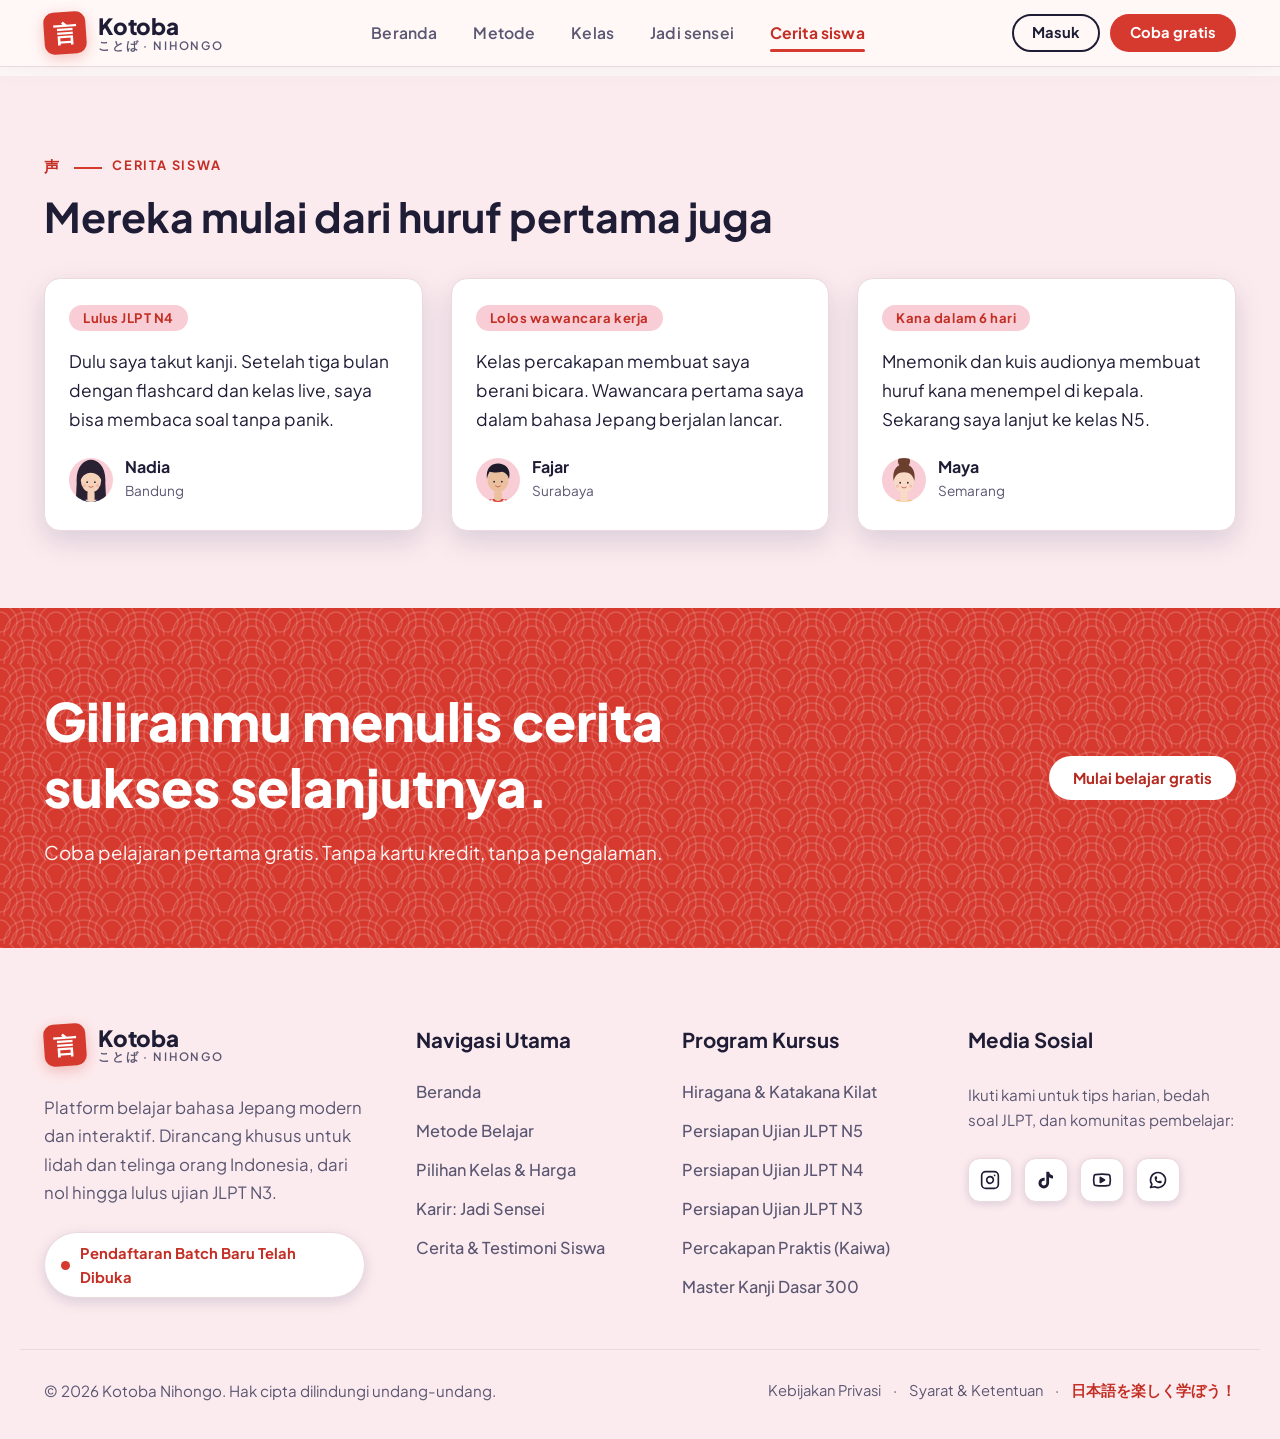
==== commit 815009c2: "Fix tampilan ngezoom dan ndemplok: normalkan viewport meta, rapikan max-width container, overflow, d" ====
--- a/cerita.html
+++ b/cerita.html
@@ -3,8 +3,7 @@
 
 <head>
     <meta charset="utf-8">
-    <meta name="viewport" content="width=device-width, initial-scale=1, viewport-fit=cover">
-    <meta name="claude:viewport-fit-sides" content="cover">
+    <meta name="viewport" content="width=device-width, initial-scale=1.0">
     <title>Cerita Siswa - Kotoba Nihongo</title>
 
     <!-- Google Fonts: Plus Jakarta Sans -->
@@ -80,12 +79,12 @@
     </svg>
 
         <header class="wrap nav">
-        <a class="logo" href="beranda.html" aria-label="Kotoba Nihongo">
+        <a class="logo" href="index.html" aria-label="Kotoba Nihongo">
             <span class="seal" aria-hidden="true">言</span>
             <span class="logo-text"><b>Kotoba</b><small>ことば · NIHONGO</small></span>
         </a>
         <nav class="links" id="nav-menu" aria-label="Menu utama">
-            <a href="beranda.html">Beranda</a>
+            <a href="index.html">Beranda</a>
             <a href="metode.html">Metode</a>
             <a href="kelas.html">Kelas</a>
             <a href="sensei.html">Jadi sensei</a>
@@ -162,7 +161,7 @@
         <footer class="site" role="contentinfo">
         <div class="wrap footer-main">
             <div class="footer-col brand-col">
-                <a class="logo" href="beranda.html" aria-label="Kotoba Nihongo">
+                <a class="logo" href="index.html" aria-label="Kotoba Nihongo">
                     <span class="seal" aria-hidden="true">言</span>
                     <span class="logo-text"><b>Kotoba</b><small>ことば · NIHONGO</small></span>
                 </a>
@@ -178,7 +177,7 @@
             <div class="footer-col">
                 <h4 class="footer-heading">Navigasi Utama</h4>
                 <ul class="footer-links">
-                    <li><a href="beranda.html">Beranda</a></li>
+                    <li><a href="index.html">Beranda</a></li>
                     <li><a href="metode.html">Metode Belajar</a></li>
                     <li><a href="kelas.html">Pilihan Kelas & Harga</a></li>
                     <li><a href="sensei.html">Karir: Jadi Sensei</a></li>
--- a/style.css
+++ b/style.css
@@ -2,30 +2,31 @@
 :root {
     color-scheme: light;
     box-sizing: border-box;
-    padding-top: env(safe-area-inset-top, 0px);
-    padding-bottom: env(safe-area-inset-bottom, 0px);
 }
 
 html {
     font-size: 16px;
     scroll-padding-top: 100px;
     scroll-behavior: smooth;
+    overflow-x: hidden;
 }
 
 body {
     margin: 0;
     padding: 0;
-    padding-top: 86px;
+    padding-top: 76px;
     background: var(--paper, #fff);
     color: var(--ink, #000);
     font-family: var(--body);
     font-size: 16px;
-    line-height: 1.7;
+    line-height: 1.65;
     -webkit-text-size-adjust: 100%;
+    overflow-x: hidden;
 }
 
 img {
     max-width: 100%;
+    height: auto;
 }
 
 [hidden]:not([hidden=until-found i]) {
@@ -124,15 +125,15 @@
 }
 
 .wrap {
-    max-width: 1600px;
+    max-width: 1240px;
     width: 100%;
     margin-inline: auto;
-    padding-left: max(32px, env(safe-area-inset-left, 0px));
-    padding-right: max(32px, env(safe-area-inset-right, 0px));
+    padding-left: 24px;
+    padding-right: 24px;
 }
 
 .section {
-    padding-block: clamp(56px, 8vw, 104px);
+    padding-block: clamp(48px, 6vw, 84px);
 }
 
 .eyebrow {
@@ -164,17 +165,17 @@
 
 .h2 {
     font-weight: 700;
-    font-size: clamp(2.1rem, 3.8vw, 3.1rem);
+    font-size: clamp(1.85rem, 3.2vw, 2.6rem);
     line-height: 1.25;
     margin-top: 12px;
 }
 
 .lead {
     color: var(--ink-soft);
-    max-width: 78ch;
-    margin-top: 18px;
-    font-size: 1.18rem;
-    line-height: 1.75;
+    max-width: 70ch;
+    margin-top: 16px;
+    font-size: 1.12rem;
+    line-height: 1.7;
 }
 
 .btn {
@@ -182,9 +183,9 @@
     align-items: center;
     justify-content: center;
     gap: 8px;
-    padding: 12px 24px;
+    padding: 11px 22px;
     border-radius: 999px;
-    font: 700 16px/1.2 var(--body);
+    font: 700 15px/1.2 var(--body);
     text-decoration: none;
     border: 2px solid transparent;
     cursor: pointer;
@@ -226,8 +227,8 @@
     -webkit-backdrop-filter: blur(16px);
     border-bottom: 1px solid var(--line);
     box-shadow: 0 4px 20px rgba(38, 52, 111, 0.05);
-    padding-inline: max(32px, calc((100% - 1600px) / 2 + 32px));
-    padding-block: 16px;
+    padding-inline: max(24px, calc((100% - 1240px) / 2 + 24px));
+    padding-block: 12px;
     display: flex;
     align-items: center;
     justify-content: space-between;
@@ -238,19 +239,19 @@
 .logo {
     display: flex;
     align-items: center;
-    gap: 14px;
+    gap: 12px;
     text-decoration: none;
 }
 
 .seal {
-    width: 48px;
-    height: 48px;
-    border-radius: 12px;
+    width: 42px;
+    height: 42px;
+    border-radius: 10px;
     background: var(--shu);
     color: #fff;
     display: grid;
     place-items: center;
-    font: 800 1.65rem/1 var(--display);
+    font: 800 1.45rem/1 var(--display);
     transform: rotate(-4deg);
     box-shadow: 0 4px 14px rgba(214, 58, 47, 0.28);
 }
@@ -262,29 +263,29 @@
 }
 
 .logo-text b {
-    font: 800 1.6rem/1.1 var(--display);
+    font: 800 1.4rem/1.1 var(--display);
     letter-spacing: -0.01em;
 }
 
 .logo-text small {
-    font-size: .75rem;
-    letter-spacing: .18em;
+    font-size: .72rem;
+    letter-spacing: .16em;
     color: var(--ink-soft);
     font-weight: 600;
 }
 
 .links {
     display: flex;
-    gap: clamp(24px, 3.2vw, 42px);
+    gap: 28px;
     font-weight: 600;
-    font-size: 1.1rem;
+    font-size: 0.98rem;
     align-items: center;
 }
 
 .links a {
     text-decoration: none;
     color: var(--ink-soft);
-    padding: 8px 8px;
+    padding: 6px 4px;
     position: relative;
     letter-spacing: 0.01em;
     transition: color .2s ease;
@@ -303,9 +304,9 @@
     content: "";
     position: absolute;
     bottom: 0;
-    left: 8px;
-    right: 8px;
-    height: 3px;
+    left: 4px;
+    right: 4px;
+    height: 2.5px;
     background: var(--shu);
     border-radius: 999px;
 }
@@ -313,18 +314,18 @@
 .nav-actions {
     display: flex;
     align-items: center;
-    gap: 14px;
+    gap: 12px;
 }
 
 .nav-cta {
     display: flex;
-    gap: 14px;
+    gap: 10px;
     align-items: center;
 }
 
 .nav-cta .btn {
-    padding: 11px 26px;
-    font-size: 1.02rem;
+    padding: 8px 18px;
+    font-size: 0.92rem;
     font-weight: 700;
 }
 
@@ -382,7 +383,7 @@
 .hero {
     position: relative;
     overflow: hidden;
-    padding-block: clamp(24px, 5vw, 56px) clamp(64px, 8vw, 104px);
+    padding-block: clamp(24px, 4vw, 44px) clamp(48px, 6vw, 80px);
 }
 
 .watermark {
@@ -390,7 +391,7 @@
     right: max(8px, 2vw);
     top: 20px;
     writing-mode: vertical-rl;
-    font: 800 clamp(5rem, 12vw, 10rem)/1 var(--display);
+    font: 800 clamp(4rem, 8vw, 7rem)/1 var(--display);
     color: var(--indigo-text);
     opacity: .07;
     letter-spacing: .05em;
@@ -402,15 +403,15 @@
     position: relative;
     display: grid;
     grid-template-columns: minmax(0, 1.15fr) minmax(0, .85fr);
-    gap: clamp(48px, 6vw, 96px);
+    gap: clamp(36px, 4vw, 64px);
     align-items: center;
 }
 
 .hero h1 {
     font-weight: 800;
-    font-size: clamp(2.5rem, 5.2vw, 4.4rem);
-    line-height: 1.18;
-    margin: 20px 0 24px;
+    font-size: clamp(2.2rem, 3.8vw, 3.4rem);
+    line-height: 1.2;
+    margin: 18px 0 20px;
 }
 
 .hero h1 em {
@@ -420,9 +421,9 @@
 }
 
 .hero .lead {
-    font-size: clamp(1.15rem, 1.8vw, 1.3rem);
-    line-height: 1.8;
-    max-width: 72ch;
+    font-size: clamp(1.05rem, 1.3vw, 1.18rem);
+    line-height: 1.7;
+    max-width: 65ch;
 }
 
 .hero-actions {
@@ -645,22 +646,22 @@
 }
 
 #metode .h2 {
-    font-size: clamp(2.3rem, 4.4vw, 3.5rem);
+    font-size: clamp(1.85rem, 3.2vw, 2.6rem);
     line-height: 1.25;
+    margin-top: 14px;
+}
+
+#metode .lead {
+    font-size: 1.12rem;
+    line-height: 1.7;
+    max-width: 68ch;
     margin-top: 16px;
-}
-
-#metode .lead {
-    font-size: 1.25rem;
-    line-height: 1.8;
-    max-width: 76ch;
-    margin-top: 20px;
 }
 
 .method-grid {
     display: grid;
     grid-template-columns: minmax(0, .95fr) minmax(0, 1.05fr);
-    gap: clamp(48px, 6vw, 96px);
+    gap: clamp(36px, 4vw, 64px);
     align-items: center;
 }
 
@@ -857,8 +858,8 @@
 
 .grid {
     display: grid;
-    grid-template-columns: repeat(auto-fill, minmax(min(100%, 360px), 1fr));
-    gap: 30px;
+    grid-template-columns: repeat(auto-fill, minmax(min(100%, 340px), 1fr));
+    gap: 26px;
     margin-top: 28px;
 }
 
@@ -880,10 +881,10 @@
 
 .glyph {
     position: relative;
-    height: 165px;
+    height: 145px;
     display: grid;
     place-items: center;
-    font: 800 5.6rem/1 var(--display);
+    font: 800 5rem/1 var(--display);
     color: #fff;
 }
 
@@ -920,20 +921,20 @@
 .course-body {
     display: flex;
     flex-direction: column;
-    gap: 12px;
-    padding: 24px 24px 22px;
+    gap: 10px;
+    padding: 20px 22px 20px;
     flex: 1;
 }
 
 .course h3 {
-    font-size: 1.35rem;
+    font-size: 1.25rem;
     font-weight: 700;
     line-height: 1.35;
 }
 
 .course p {
-    font-size: 1.1rem;
-    line-height: 1.65;
+    font-size: 1.02rem;
+    line-height: 1.6;
     color: var(--ink-soft);
 }
 
@@ -948,7 +949,7 @@
 
 .course-foot {
     margin-top: auto;
-    padding-top: 16px;
+    padding-top: 14px;
     border-top: 1px dashed var(--line);
     display: flex;
     align-items: center;
@@ -957,7 +958,7 @@
 }
 
 .price {
-    font: 800 1.25rem/1 var(--display);
+    font: 800 1.2rem/1 var(--display);
     color: var(--indigo-text);
 }
 
@@ -965,11 +966,11 @@
     display: inline-flex;
     align-items: center;
     justify-content: center;
-    padding: 8px 20px;
+    padding: 7px 18px;
     background: var(--shu);
     color: #fff;
     font-family: var(--body);
-    font-size: 0.92rem;
+    font-size: 0.88rem;
     font-weight: 700;
     line-height: 1.2;
     text-decoration: none;
@@ -1020,56 +1021,56 @@
 /* === SENSEI SECTION === */
 .sensei-grid {
     display: grid;
-    grid-template-columns: minmax(0, 1.2fr) minmax(0, .8fr);
-    gap: clamp(48px, 6vw, 96px);
+    grid-template-columns: minmax(0, 1.15fr) minmax(0, .85fr);
+    gap: clamp(36px, 4vw, 64px);
     align-items: center;
 }
 
 .sensei .lead {
-    font-size: clamp(1.24rem, 1.7vw, 1.42rem);
-    line-height: 1.8;
-    margin-top: 22px;
-    max-width: 66ch;
+    font-size: 1.15rem;
+    line-height: 1.75;
+    margin-top: 18px;
+    max-width: 64ch;
     color: var(--ink-soft);
 }
 
 .perks-title {
-    font: 800 clamp(1.35rem, 1.8vw, 1.55rem) var(--display);
-    margin-top: 40px;
+    font: 700 1.25rem var(--display);
+    margin-top: 32px;
     color: var(--ink);
 }
 
 .perks {
     display: grid;
     grid-template-columns: 1fr 1fr;
-    gap: 18px 44px;
-    margin-top: 22px;
+    gap: 14px 32px;
+    margin-top: 18px;
 }
 
 .perks li {
     display: flex;
-    gap: 16px;
+    gap: 12px;
     align-items: baseline;
-    font-size: clamp(1.15rem, 1.4vw, 1.26rem);
-    line-height: 1.65;
-    font-weight: 600;
+    font-size: 1.05rem;
+    line-height: 1.6;
+    font-weight: 500;
     color: var(--ink);
 }
 
 .perks li::before {
     content: "";
-    width: 11px;
-    height: 11px;
+    width: 9px;
+    height: 9px;
     border-radius: 50%;
     background: var(--shu);
     flex: none;
-    transform: translateY(-2px);
+    transform: translateY(-1px);
 }
 
 .sensei .btn {
-    margin-top: 42px;
-    padding: 15px 36px;
-    font-size: 1.12rem;
+    margin-top: 32px;
+    padding: 12px 28px;
+    font-size: 1rem;
 }
 
 .badge-hello {
@@ -1087,18 +1088,18 @@
 .stories .grid {
     display: grid;
     grid-template-columns: repeat(3, 1fr);
-    gap: 32px;
-    margin-top: 40px;
+    gap: 28px;
+    margin-top: 36px;
 }
 
 .story {
     background: var(--card);
     border: 1px solid var(--line);
-    border-radius: 18px;
-    padding: 32px 30px;
+    border-radius: 16px;
+    padding: 26px 24px;
     display: flex;
     flex-direction: column;
-    gap: 20px;
+    gap: 16px;
     box-shadow: 0 10px 28px var(--shadow);
     transition: transform .2s ease, box-shadow .2s ease;
 }
@@ -1110,46 +1111,46 @@
 
 .story .result {
     align-self: flex-start;
-    font: 700 0.88rem/1 var(--body);
+    font: 700 0.82rem/1 var(--body);
     letter-spacing: .04em;
     background: var(--sakura);
     color: var(--shu-text);
-    padding: 8px 16px;
+    padding: 6px 14px;
     border-radius: 999px;
 }
 
 .story q {
     quotes: none;
-    font-size: 1.22rem;
-    line-height: 1.75;
+    font-size: 1.08rem;
+    line-height: 1.7;
     color: var(--ink);
 }
 
 .story footer {
     display: flex;
     align-items: center;
-    gap: 14px;
+    gap: 12px;
     margin-top: auto;
-    padding-top: 10px;
+    padding-top: 6px;
 }
 
 .story footer b {
     display: block;
     font-family: var(--display);
-    font-size: 1.1rem;
+    font-size: 1rem;
     font-weight: 700;
     line-height: 1.3;
     color: var(--ink);
 }
 
 .story footer span {
-    font-size: 0.92rem;
+    font-size: 0.85rem;
     color: var(--ink-soft);
 }
 
 .story .av {
-    width: 48px;
-    height: 48px;
+    width: 44px;
+    height: 44px;
 }
 
 /* === CTA SECTION === */
@@ -1491,7 +1492,7 @@
     }
 
     .art {
-        max-width: 380px;
+        max-width: min(100%, 320px);
     }
 
     .sensei-art {
@@ -1638,16 +1639,39 @@
 @media (max-width: 560px) {
     header.nav {
         padding-inline: 16px;
-        padding-block: 12px;
+        padding-block: 10px;
     }
 
     body {
-        padding-top: 70px;
+        padding-top: 66px;
     }
 
     .wrap {
-        padding-left: max(16px, env(safe-area-inset-left, 0px));
-        padding-right: max(16px, env(safe-area-inset-right, 0px));
+        padding-left: 16px;
+        padding-right: 16px;
+    }
+
+    .hero h1 {
+        font-size: 2rem;
+        line-height: 1.25;
+        margin: 14px 0 16px;
+    }
+
+    .hero .lead {
+        font-size: 1rem;
+        line-height: 1.6;
+    }
+
+    .h2 {
+        font-size: 1.65rem;
+    }
+
+    .art {
+        max-width: 270px;
+    }
+
+    .watermark {
+        display: none;
     }
 
     /* Di hp kecil: tampilkan tombol Coba Gratis di navbar samping hamburger, dan tombol Masuk ada di dalam burger drawer */
@@ -1656,12 +1680,12 @@
     }
 
     .nav-cta .btn-shu {
-        padding: 8px 16px;
-        font-size: 0.88rem;
+        padding: 7px 14px;
+        font-size: 0.85rem;
     }
 
     .nav-actions {
-        gap: 10px;
+        gap: 8px;
     }
 
     .perks {
@@ -1673,12 +1697,12 @@
     }
 
     .kana {
-        width: 92px;
-        height: 110px;
+        width: 88px;
+        height: 104px;
     }
 
     .kana .g {
-        font-size: 2.8rem;
+        font-size: 2.6rem;
     }
 }
 
